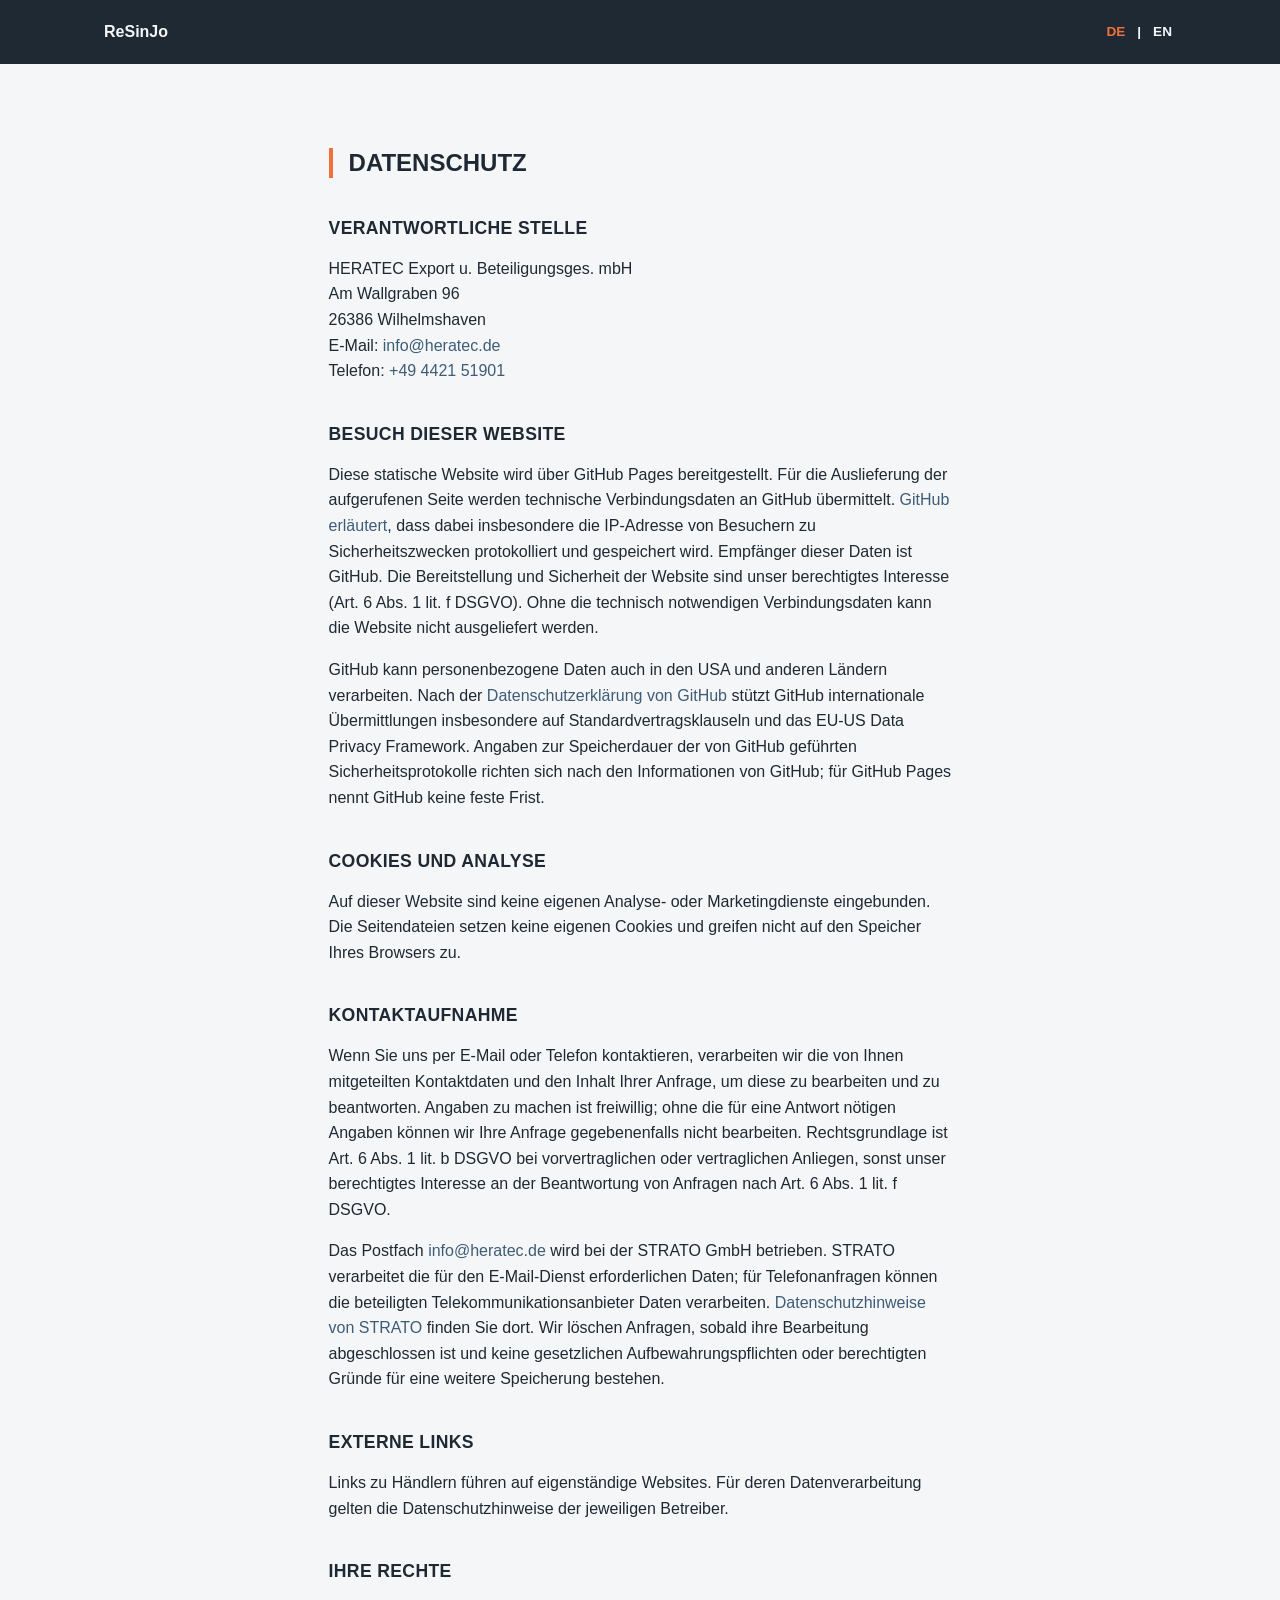
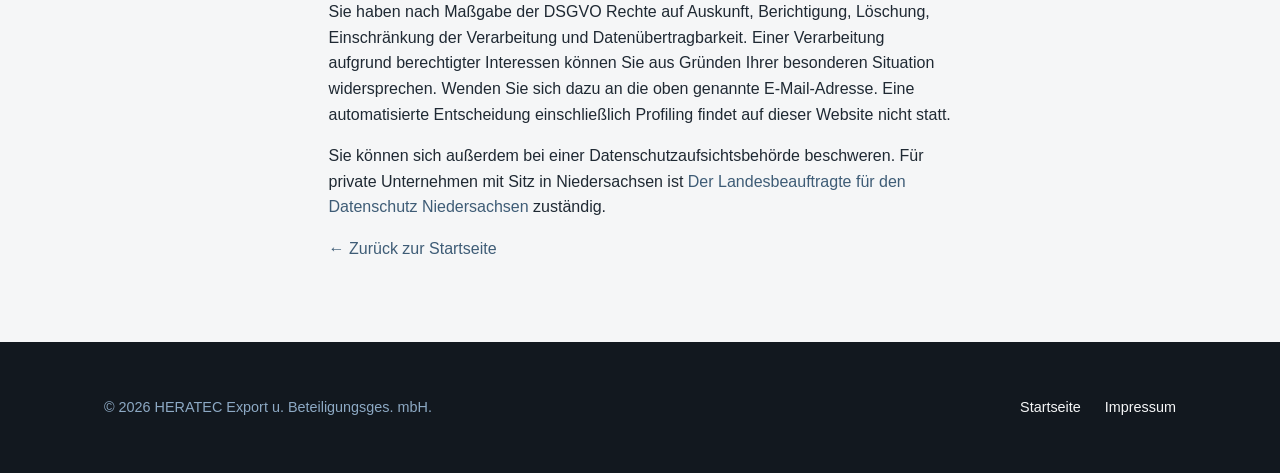
==== datenschutz.html @ 04ab9f7c "Expand onepager content and update legal pages" ====
<!doctype html>
<html lang="de">
<head>
<meta charset="UTF-8">
<meta name="viewport" content="width=device-width, initial-scale=1">
<title>Datenschutz – ReSinJo</title>
<meta name="description" content="Datenschutzhinweise für die Website der Marke ReSinJo.">
<link rel="canonical" href="https://www.resinjo.de/datenschutz.html">
<link rel="alternate" hreflang="de" href="https://www.resinjo.de/datenschutz.html">
<link rel="alternate" hreflang="en" href="https://www.resinjo.com/datenschutz.html">
<link rel="alternate" hreflang="x-default" href="https://www.resinjo.com/datenschutz.html">
<meta name="theme-color" content="#1f2933">
<link rel="icon" type="image/svg+xml" href="assets/favicon.svg">
<link rel="stylesheet" href="styles.css">
</head>
<body>
<header class="site-header"><div class="container"><a class="logo" href="index.html" aria-label="ReSinJo Startseite">ReSinJo</a><div class="lang-switch"><a href="datenschutz.html" aria-current="true">DE</a><span aria-hidden="true">|</span><a href="https://www.resinjo.com/datenschutz.html">EN</a></div></div></header>
<main class="container"><article class="legal">
  <h1>Datenschutz</h1>
  <h2>Verantwortliche Stelle</h2>
  <p>HERATEC Export u. Beteiligungsges. mbH<br>Am Wallgraben 96<br>26386 Wilhelmshaven<br>E-Mail: <a href="mailto:info@heratec.de">info@heratec.de</a><br>Telefon: <a href="tel:+49442151901">+49 4421 51901</a></p>
  <h2>Besuch dieser Website</h2>
  <p>Diese statische Website wird über GitHub Pages bereitgestellt. Für die Auslieferung der aufgerufenen Seite werden technische Verbindungsdaten an GitHub übermittelt. <a href="https://docs.github.com/de/pages/getting-started-with-github-pages/what-is-github-pages">GitHub erläutert</a>, dass dabei insbesondere die IP-Adresse von Besuchern zu Sicherheitszwecken protokolliert und gespeichert wird. Empfänger dieser Daten ist GitHub. Die Bereitstellung und Sicherheit der Website sind unser berechtigtes Interesse (Art. 6 Abs. 1 lit. f DSGVO). Ohne die technisch notwendigen Verbindungsdaten kann die Website nicht ausgeliefert werden.</p>
  <p>GitHub kann personenbezogene Daten auch in den USA und anderen Ländern verarbeiten. Nach der <a href="https://docs.github.com/de/site-policy/privacy-policies/github-general-privacy-statement">Datenschutzerklärung von GitHub</a> stützt GitHub internationale Übermittlungen insbesondere auf Standardvertragsklauseln und das EU-US Data Privacy Framework. Angaben zur Speicherdauer der von GitHub geführten Sicherheitsprotokolle richten sich nach den Informationen von GitHub; für GitHub Pages nennt GitHub keine feste Frist.</p>
  <h2>Cookies und Analyse</h2>
  <p>Auf dieser Website sind keine eigenen Analyse- oder Marketingdienste eingebunden. Die Seitendateien setzen keine eigenen Cookies und greifen nicht auf den Speicher Ihres Browsers zu.</p>
  <h2>Kontaktaufnahme</h2>
  <p>Wenn Sie uns per E-Mail oder Telefon kontaktieren, verarbeiten wir die von Ihnen mitgeteilten Kontaktdaten und den Inhalt Ihrer Anfrage, um diese zu bearbeiten und zu beantworten. Angaben zu machen ist freiwillig; ohne die für eine Antwort nötigen Angaben können wir Ihre Anfrage gegebenenfalls nicht bearbeiten. Rechtsgrundlage ist Art. 6 Abs. 1 lit. b DSGVO bei vorvertraglichen oder vertraglichen Anliegen, sonst unser berechtigtes Interesse an der Beantwortung von Anfragen nach Art. 6 Abs. 1 lit. f DSGVO.</p>
  <p>Das Postfach <a href="mailto:info@heratec.de">info@heratec.de</a> wird bei der STRATO GmbH betrieben. STRATO verarbeitet die für den E-Mail-Dienst erforderlichen Daten; für Telefonanfragen können die beteiligten Telekommunikationsanbieter Daten verarbeiten. <a href="https://www.strato.de/datenschutz/">Datenschutzhinweise von STRATO</a> finden Sie dort. Wir löschen Anfragen, sobald ihre Bearbeitung abgeschlossen ist und keine gesetzlichen Aufbewahrungspflichten oder berechtigten Gründe für eine weitere Speicherung bestehen.</p>
  <h2>Externe Links</h2>
  <p>Links zu Händlern führen auf eigenständige Websites. Für deren Datenverarbeitung gelten die Datenschutzhinweise der jeweiligen Betreiber.</p>
  <h2>Ihre Rechte</h2>
  <p>Sie haben nach Maßgabe der DSGVO Rechte auf Auskunft, Berichtigung, Löschung, Einschränkung der Verarbeitung und Datenübertragbarkeit. Einer Verarbeitung aufgrund berechtigter Interessen können Sie aus Gründen Ihrer besonderen Situation widersprechen. Wenden Sie sich dazu an die oben genannte E-Mail-Adresse. Eine automatisierte Entscheidung einschließlich Profiling findet auf dieser Website nicht statt.</p>
  <p>Sie können sich außerdem bei einer Datenschutzaufsichtsbehörde beschweren. Für private Unternehmen mit Sitz in Niedersachsen ist <a href="https://www.lfd.niedersachsen.de/wirtschaft/aufsicht_durch_die_datenschutzbehorde/datenschutzaufsicht-in-der-wirtschaft-56036.html">Der Landesbeauftragte für den Datenschutz Niedersachsen</a> zuständig.</p>
  <p><a href="index.html">&larr; Zurück zur Startseite</a></p>
</article></main>
<footer class="site-footer"><div class="container footer-inner"><p>&copy; <span id="year">2026</span> HERATEC Export u. Beteiligungsges. mbH.</p><ul class="footer-links"><li><a href="index.html">Startseite</a></li><li><a href="impressum.html">Impressum</a></li></ul></div></footer>
<script defer src="script.js"></script>
</body>
</html>
---- styles.css ----
:root {
  --color-bg: #f5f6f7;
  --color-surface: #ffffff;
  --color-graphite: #1f2933;
  --color-graphite-dark: #12181f;
  --color-steel: #3e5c76;
  --color-steel-light: #8da9c4;
  --color-accent: #f0703c;
  --color-accent-ink: #b8471a;
  --color-accent-tint: #ffc9b3;
  --color-text: #1f2933;
  --color-text-muted: #5a6672;
  --color-text-on-dark: #f5f6f7;
  --color-border: #e1e4e8;
  --font-sans: -apple-system, BlinkMacSystemFont, "Segoe UI", Roboto, "Helvetica Neue", Arial, sans-serif;
  --max-width: 1120px;
  --space-1: 0.5rem;
  --space-2: 1rem;
  --space-3: 1.5rem;
  --space-4: 2.5rem;
  --space-5: 4rem;
  --radius: 4px;
}

*, *::before, *::after { box-sizing: border-box; }
html { scroll-behavior: smooth; scroll-padding-top: 5rem; }

@media (prefers-reduced-motion: reduce) {
  html { scroll-behavior: auto; }
}
body {
  margin: 0;
  font-family: var(--font-sans);
  color: var(--color-text);
  background: var(--color-bg);
  line-height: 1.6;
  -webkit-font-smoothing: antialiased;
}
svg { max-width: 100%; display: block; }
a { color: var(--color-steel); text-decoration: none; }
a:hover { color: var(--color-accent); }
a:focus-visible, button:focus-visible {
  outline: 3px solid var(--color-accent);
  outline-offset: 2px;
}
h1, h2, h3 { line-height: 1.25; }
.placeholder { color: var(--color-accent-ink); font-weight: 700; }

.container {
  max-width: var(--max-width);
  margin-inline: auto;
  padding-inline: var(--space-3);
}

/* Header */
.site-header {
  position: sticky;
  top: 0;
  z-index: 50;
  background: var(--color-graphite);
  color: var(--color-text-on-dark);
}
.site-header .container {
  position: relative;
  display: flex;
  align-items: center;
  justify-content: space-between;
  min-height: 64px;
}
.logo { display: flex; align-items: center; gap: var(--space-1); color: var(--color-text-on-dark); font-weight: 700; }
.logo:hover, .logo:focus-visible { color: var(--color-accent); }
.logo svg { height: 28px; width: auto; }

.header-right { display: flex; align-items: center; gap: var(--space-3); }

.main-nav {
  display: none;
  position: absolute;
  inset-inline: 0;
  top: 100%;
  background: var(--color-graphite);
  padding: var(--space-2) var(--space-3) var(--space-3);
}
.main-nav.is-open { display: block; }
.main-nav ul { list-style: none; margin: 0; padding: 0; display: flex; flex-direction: column; gap: var(--space-2); }
.main-nav a { color: var(--color-text-on-dark); font-weight: 600; font-size: 0.9rem; letter-spacing: 0.03em; text-transform: uppercase; }

.lang-switch { display: flex; gap: var(--space-1); align-items: center; font-size: 0.85rem; font-weight: 700; }
.lang-switch a { color: var(--color-text-on-dark); padding: 0.25rem; }
.lang-switch a[aria-current="true"] { color: var(--color-accent); }

.nav-toggle {
  display: inline-flex;
  background: none;
  border: 2px solid currentColor;
  color: var(--color-text-on-dark);
  border-radius: var(--radius);
  padding: 0.4rem 0.6rem;
  cursor: pointer;
}
.nav-toggle svg { width: 20px; height: 20px; }

@media (min-width: 960px) {
  .main-nav { display: block; position: static; background: none; padding: 0; }
  .main-nav ul { flex-direction: row; gap: var(--space-3); }
  .nav-toggle { display: none; }
}

/* Hero */
.hero {
  background: linear-gradient(135deg, var(--color-graphite) 0%, var(--color-graphite-dark) 100%);
  color: var(--color-text-on-dark);
  padding: var(--space-5) 0;
  text-align: center;
}
.hero h1 {
  font-size: clamp(1.9rem, 5vw, 3rem);
  margin: 0 0 var(--space-2);
  text-transform: uppercase;
  letter-spacing: 0.02em;
}
.hero .lead {
  font-size: clamp(1.05rem, 2.4vw, 1.3rem);
  color: var(--color-steel-light);
  max-width: 40ch;
  margin: 0 auto var(--space-4);
}
.button {
  display: inline-block;
  background: var(--color-accent);
  color: #14110d;
  font-weight: 700;
  text-transform: uppercase;
  letter-spacing: 0.04em;
  padding: 0.9rem 2rem;
  border-radius: var(--radius);
  border: 2px solid var(--color-accent);
}
.button:hover, .button:focus-visible { background: transparent; color: var(--color-accent); }

/* Sections */
.section { padding: var(--space-5) 0; }
.section--alt { background: var(--color-surface); }
.section-title {
  font-size: clamp(1.5rem, 3.5vw, 2rem);
  text-transform: uppercase;
  letter-spacing: 0.02em;
  margin: 0 0 var(--space-2);
  border-left: 4px solid var(--color-accent);
  padding-left: var(--space-2);
}
.section-lead { color: var(--color-text-muted); max-width: 70ch; margin: 0 0 var(--space-4); }

/* Product grid */
.product-grid { display: grid; grid-template-columns: 1fr; gap: var(--space-3); }
@media (min-width: 640px) { .product-grid { grid-template-columns: repeat(2, 1fr); } }
@media (min-width: 960px) { .product-grid { grid-template-columns: repeat(3, 1fr); } }
.product-card {
  background: var(--color-bg);
  border: 1px solid var(--color-border);
  border-radius: var(--radius);
  padding: var(--space-3);
}
.product-card svg { width: 40px; height: 40px; color: var(--color-steel); margin-bottom: var(--space-2); }
.product-card h3 { margin: 0 0 var(--space-1); font-size: 1.1rem; text-transform: uppercase; letter-spacing: 0.02em; }
.product-card p { margin: 0; color: var(--color-text-muted); font-size: 0.95rem; }

/* Quality band */
.quality { background: var(--color-steel); color: var(--color-text-on-dark); }
.quality .section-title { border-left-color: var(--color-accent); color: var(--color-text-on-dark); }
.quality p { color: #e3ebf1; max-width: 70ch; }
.quality strong { color: var(--color-accent-tint); }

/* Dealers and FAQ */
.dealer-grid { display: grid; grid-template-columns: 1fr; gap: var(--space-3); }
@media (min-width: 700px) { .dealer-grid { grid-template-columns: repeat(3, 1fr); } }
.dealer-card { display: flex; flex-direction: column; background: var(--color-bg); border: 1px solid var(--color-border); border-radius: var(--radius); padding: var(--space-3); }
.dealer-card h3 { margin: 0 0 var(--space-1); }
.dealer-card p { margin: 0 0 var(--space-3); color: var(--color-text-muted); }
.dealer-card a { margin-top: auto; font-weight: 700; text-decoration: underline; text-underline-offset: 0.2em; }
.faq-list { max-width: 80ch; display: grid; gap: var(--space-2); }
.faq-list details { background: var(--color-surface); border: 1px solid var(--color-border); border-radius: var(--radius); padding: var(--space-2) var(--space-3); }
.faq-list summary { cursor: pointer; font-weight: 700; }
.faq-list details p { margin-bottom: 0; color: var(--color-text-muted); }

/* Contact */
.contact-grid { display: grid; gap: var(--space-3); }
@media (min-width: 640px) { .contact-grid { grid-template-columns: repeat(3, 1fr); } }
.contact-item h3 { margin: 0 0 var(--space-1); font-size: 0.9rem; text-transform: uppercase; letter-spacing: 0.03em; color: var(--color-text-muted); }
.contact-item address { font-style: normal; font-size: 1.05rem; }

/* Footer */
.site-footer { background: var(--color-graphite-dark); color: var(--color-steel-light); padding: var(--space-4) 0; font-size: 0.9rem; }
.footer-inner { display: flex; flex-wrap: wrap; gap: var(--space-2); justify-content: space-between; align-items: center; }
.site-footer a { color: var(--color-text-on-dark); }
.footer-links { list-style: none; display: flex; gap: var(--space-3); margin: 0; padding: 0; }

/* Legal / Impressum page */
.legal { padding: var(--space-5) 0; max-width: 70ch; margin-inline: auto; }
.legal h1 { text-transform: uppercase; border-left: 4px solid var(--color-accent); padding-left: var(--space-2); }
.legal h2 { margin-top: var(--space-4); font-size: 1.1rem; text-transform: uppercase; letter-spacing: 0.02em; }
.legal a:hover { color: var(--color-accent-ink); }
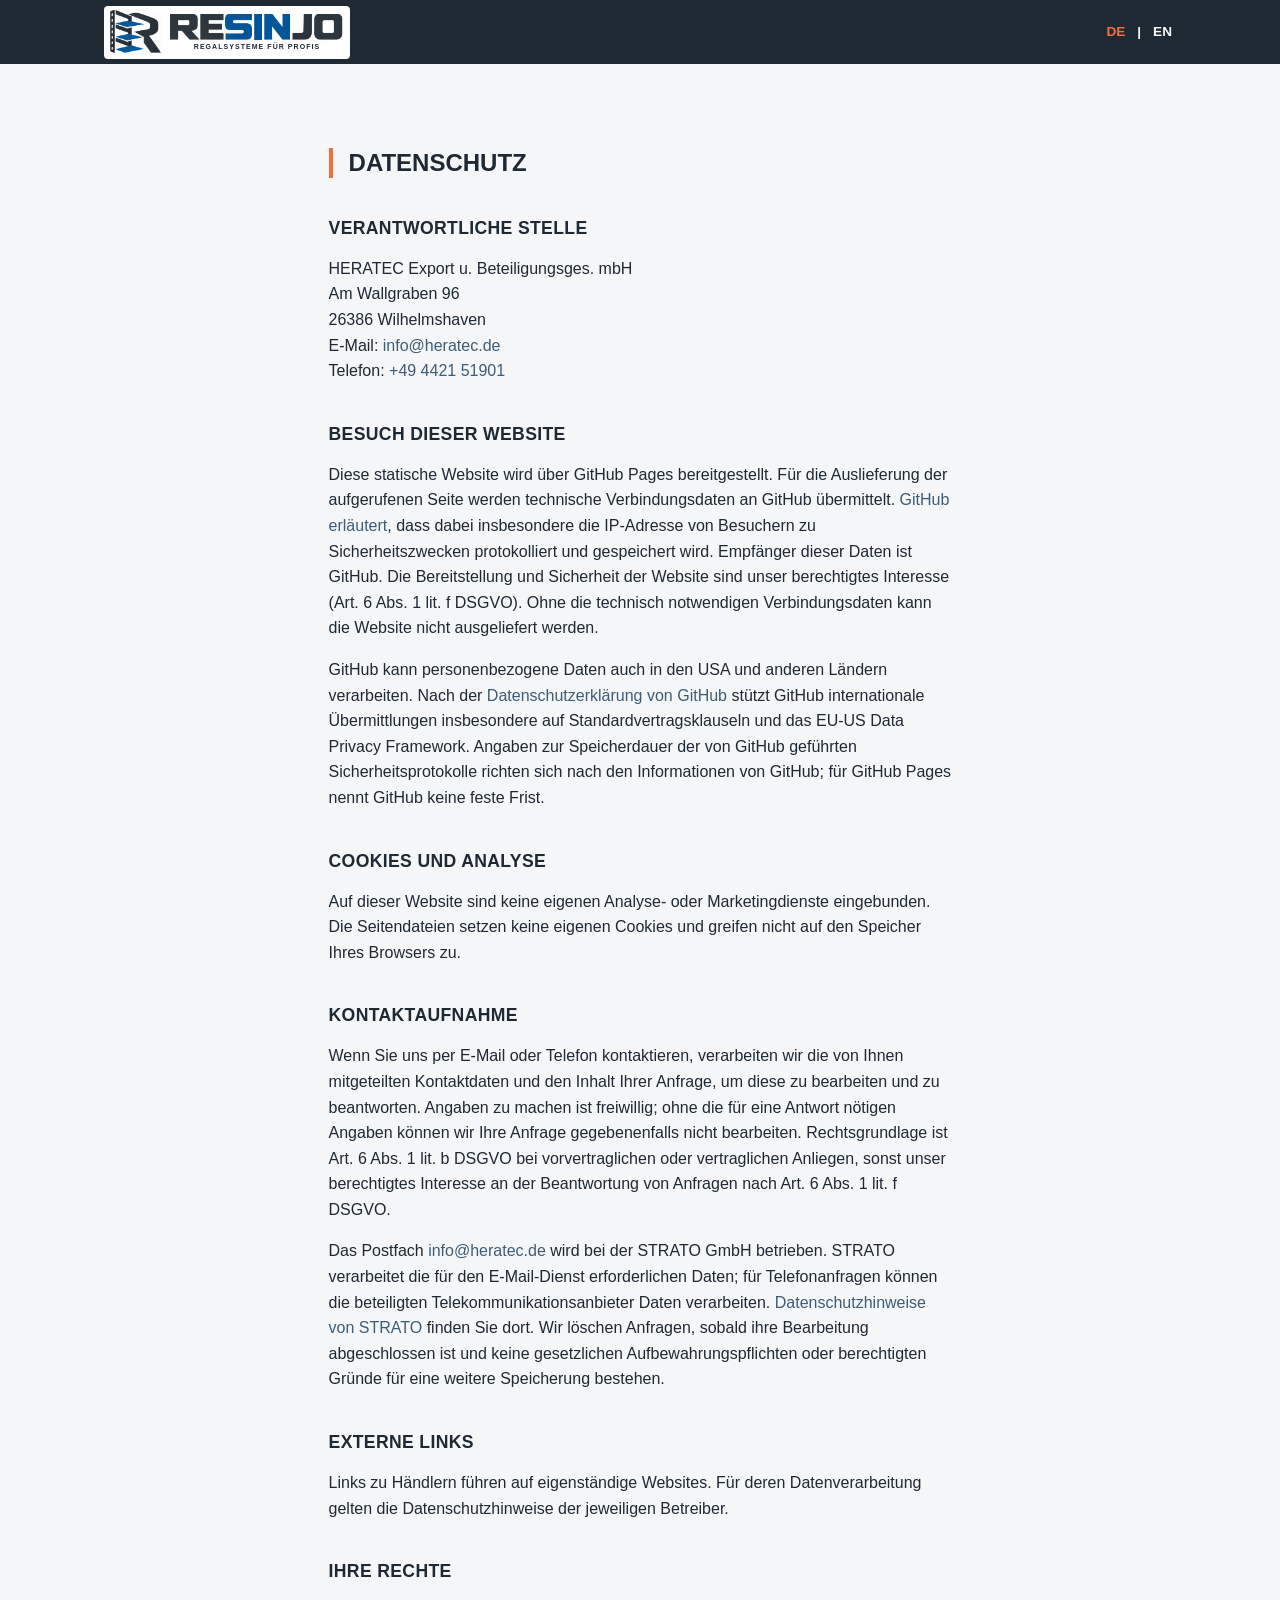
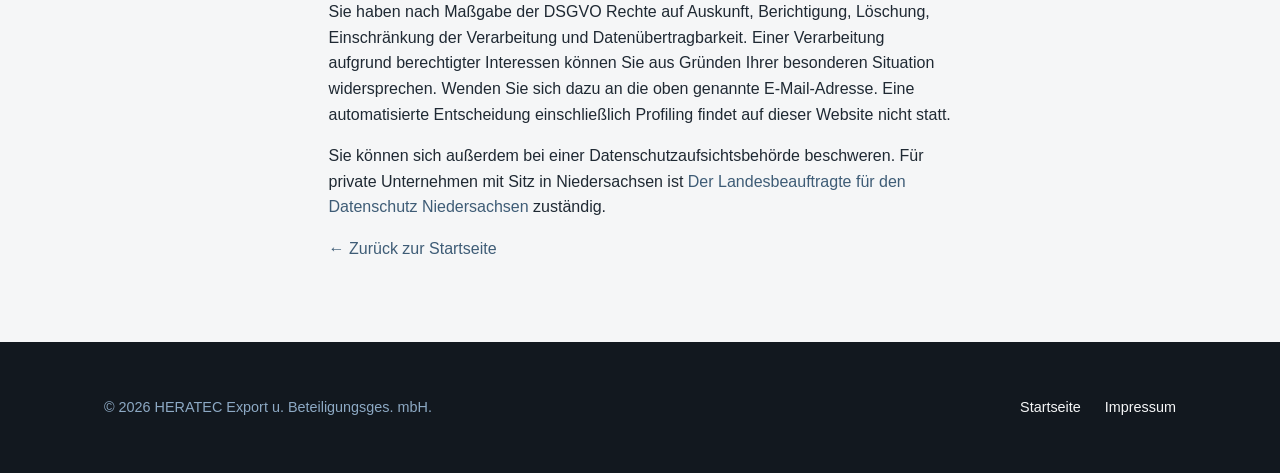
==== commit 45c49c5f: "Use original RESINJO logo with German tagline" ====
--- a/datenschutz.html
+++ b/datenschutz.html
@@ -10,11 +10,19 @@
 <link rel="alternate" hreflang="en" href="https://www.resinjo.com/datenschutz.html">
 <link rel="alternate" hreflang="x-default" href="https://www.resinjo.com/datenschutz.html">
 <meta name="theme-color" content="#1f2933">
-<link rel="icon" type="image/svg+xml" href="assets/favicon.svg">
+<link rel="icon" type="image/png" href="assets/resinjo-logo.png">
 <link rel="stylesheet" href="styles.css">
 </head>
 <body>
-<header class="site-header"><div class="container"><a class="logo" href="index.html" aria-label="ReSinJo Startseite">ReSinJo</a><div class="lang-switch"><a href="datenschutz.html" aria-current="true">DE</a><span aria-hidden="true">|</span><a href="https://www.resinjo.com/datenschutz.html">EN</a></div></div></header>
+<header class="site-header">
+  <div class="container">
+    <a class="logo" href="index.html" aria-label="RESINJO Startseite">
+      <span class="logo-mark" aria-hidden="true"></span>
+      <span class="logo-type"><span class="logo-wordmark" aria-hidden="true"></span><span class="logo-tagline">REGALSYSTEME FÜR PROFIS</span></span>
+    </a>
+    <div class="lang-switch"><a href="datenschutz.html" aria-current="true">DE</a><span aria-hidden="true">|</span><a href="https://www.resinjo.com/datenschutz.html">EN</a></div>
+  </div>
+</header>
 <main class="container"><article class="legal">
   <h1>Datenschutz</h1>
   <h2>Verantwortliche Stelle</h2>
--- a/styles.css
+++ b/styles.css
@@ -67,9 +67,32 @@
   justify-content: space-between;
   min-height: 64px;
 }
-.logo { display: flex; align-items: center; gap: var(--space-1); color: var(--color-text-on-dark); font-weight: 700; }
-.logo:hover, .logo:focus-visible { color: var(--color-accent); }
-.logo svg { height: 28px; width: auto; }
+.logo {
+  display: inline-flex;
+  align-items: center;
+  flex: 0 0 auto;
+  gap: 8px;
+  padding: 4px 6px;
+  border-radius: var(--radius);
+  background: #fff;
+  color: var(--color-graphite);
+}
+.logo-mark, .logo-wordmark { display: block; flex: none; background-image: url("assets/resinjo-logo.png"); background-repeat: no-repeat; }
+.logo-mark { width: 52px; height: 45px; background-size: 100px 100px; background-position: -26px -16px; }
+.logo-type { display: flex; flex-direction: column; align-items: center; line-height: 1; }
+.logo-wordmark { width: 174px; height: 27px; background-size: 184px 184px; background-position: -6px -116px; }
+.logo-tagline { max-width: 174px; margin-top: 2px; font-size: 7px; font-weight: 700; letter-spacing: 0.15em; text-align: center; white-space: nowrap; }
+
+@media (max-width: 440px) {
+  .logo { gap: 5px; padding: 4px 5px; }
+  .logo-mark { width: 34px; height: 31px; background-size: 66px 66px; background-position: -17px -10px; }
+  .logo-wordmark { width: 118px; height: 19px; background-size: 125px 125px; background-position: -4px -79px; }
+  .logo-tagline { max-width: 118px; font-size: 6px; line-height: 1.1; letter-spacing: 0; white-space: normal; }
+}
+@media (max-width: 360px) {
+  .site-header .container { padding-inline: 12px; }
+  .site-header .header-right { gap: 8px; }
+}
 
 .header-right { display: flex; align-items: center; gap: var(--space-3); }
 
